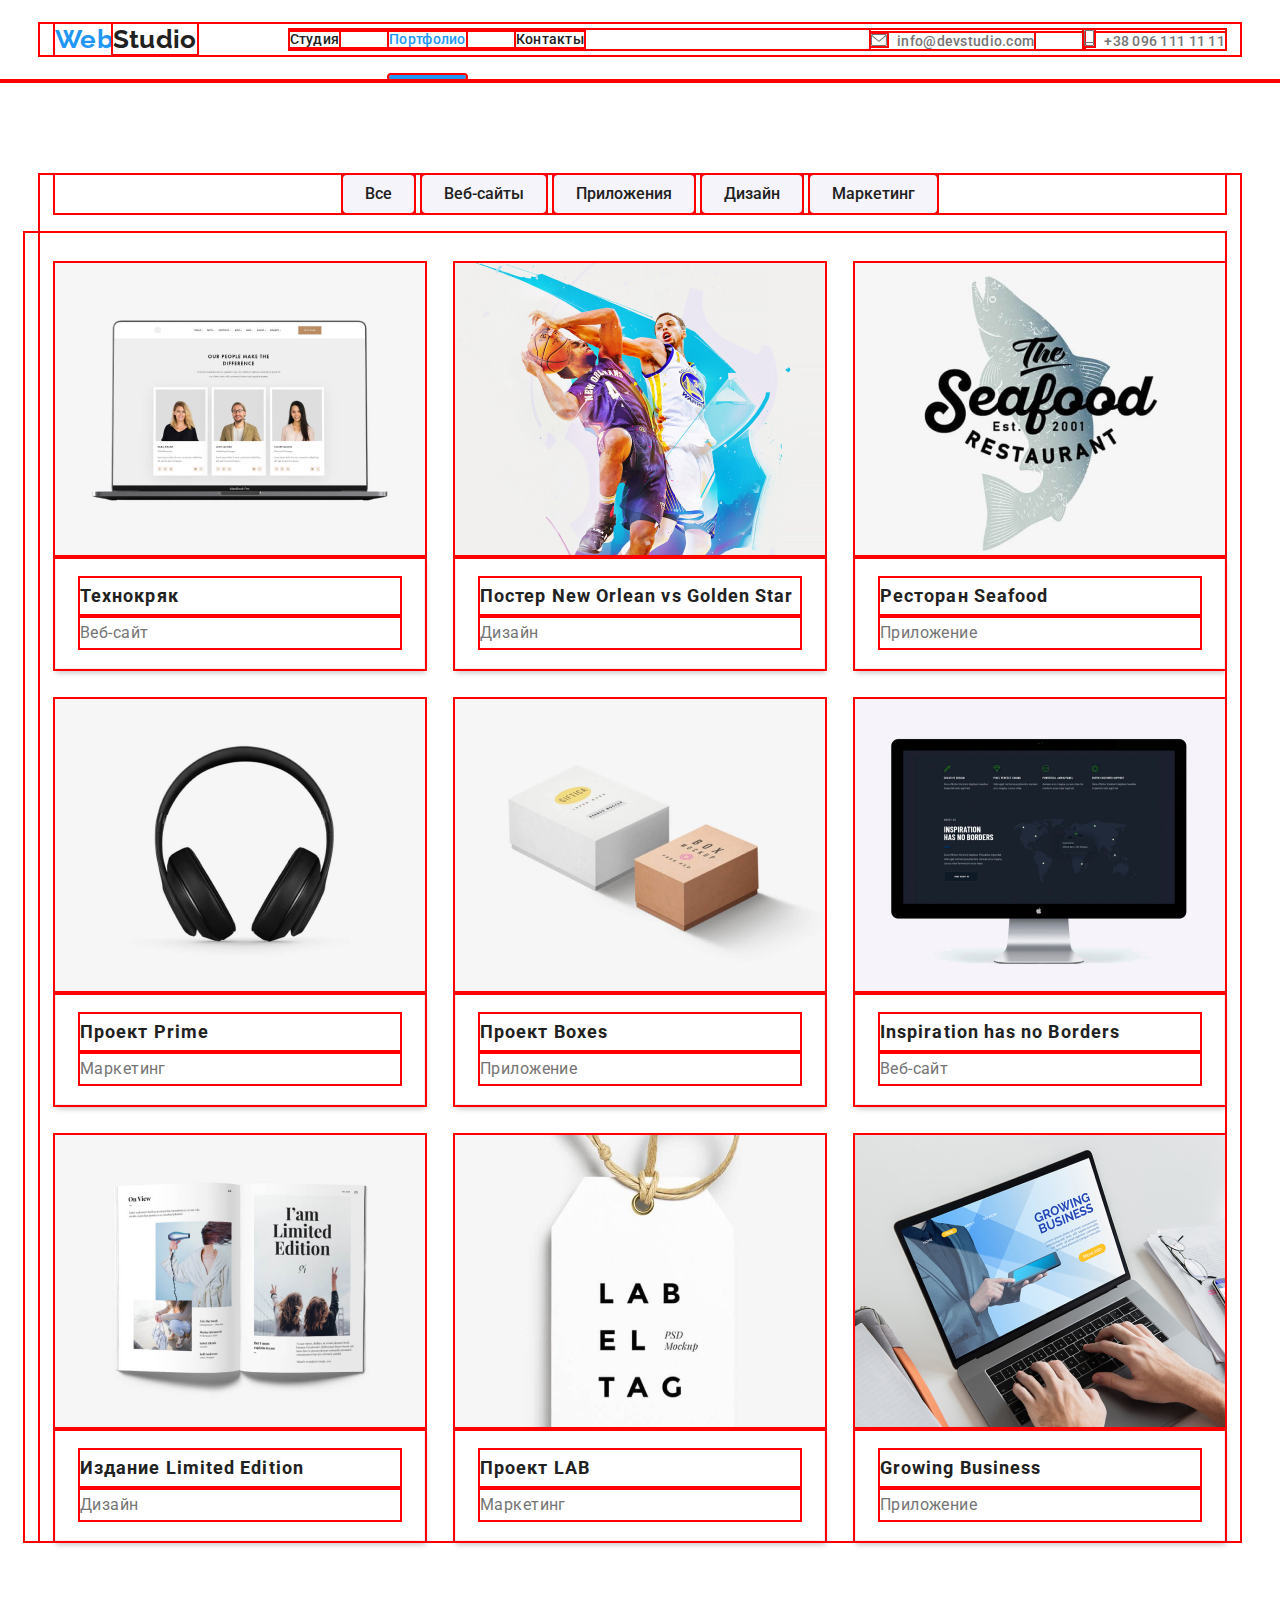
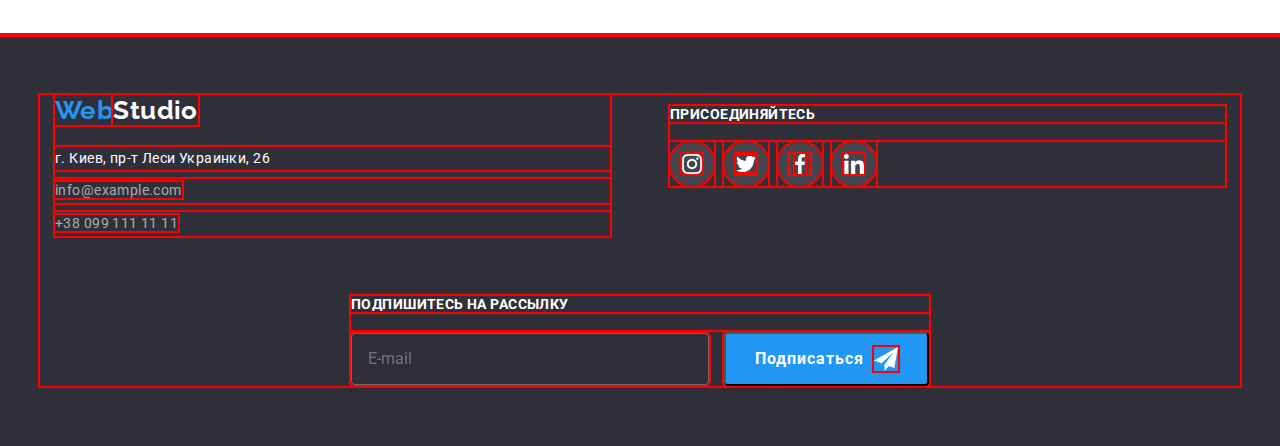
==== portfolio.index.html @ 8f915185 "добавляет код" ====
<!DOCTYPE html>
<html lang="en">

<head>
    <meta charset="UTF-8" />
    <meta name="viewport" content="width=device-width, initial-scale=1.0" />
    <title>Document</title>
    <link href="https://fonts.googleapis.com/css2?family=Roboto:wght@400;500;700;900&display=swap" rel="stylesheet">
    <link rel="stylesheet" href="https://cdnjs.cloudflare.com/ajax/libs/modern-normalize/1.0.0/modern-normalize.min.css">
    <link rel="stylesheet" href="./css/portfolio.min.css">
</head>
<body>
    <!-- Шапка -->
    <header class="header border-header">
        <div class="container header-container">
            <a class="logo" href="./index.html">Web<span class="logo-web">Studio</span></a>
            <div class="site-nav-contacts">
                <nav class="site-nav">
                    <ul class="site-nav list">
                        <li class="site-nav-item active"><a href="./index.html" class="link">Студия</a></li>
                        <li class="site-nav-item"><a href="./portfolio.index.html" class="link current">Портфолио</a></li>
                        <li class="site-nav-item"><a href="" class="link">Контакты</a></li>
                    </ul>
                </nav>
                <ul class="list contacts-list">
                    <li class="contacts-item"><a href="mailto:info@devstudio.com" class="link mail-link contacts-link"><svg
                                class="contacts-item-svg" width="16" ; height="12">
                                <use href="./images/icon.soc/symbol-defs.svg#envelope"></use>
                            </svg>info@devstudio.com</a></li>
                    <li class="contacts-item"><a href="tel:+380961111111" class="link contacts-link"><svg
                                class="contacts-item-svg" width="10" ; height="16">
                                <use href="./images/icon.soc/symbol-defs.svg#smartphone"></use>
                            </svg>+38 096 111 11 11</a></li>
                </ul>
            </div>
            <button class="mobile-menu-btn is-open" aria-expanded="false" aria-controls="menu-mobile" data-menu-button>
                <svg class="modal-icon-svg" aria-label="Переключатель мобильного меню" width="40" height="40">
                    <use class="icon-open" href="./images/icon-modal/menu-mobile.svg#menu_40px-1-1"></use>
                    <use class="icon-close" href="./images/icon-modal/menu-mobile.svg#close_40px-1"></use>
                </svg>
        </div>
        <!-- Меню для мобильного-->
        <div class="menu-mobile" id="menu-mobile" data-menu>
            <ul class="list menu-mobile-nav">
                <li class="nav-item-mobile active"><a href="./index.html" class="link">Студия</a></li>
                <li class="nav-item-mobile"><a class="link menu-link-mobile current" href="./portfolio.html">Портфолио</a></li>
                <li class="nav-item-mobile"><a class="link menu-link-mobile" href="">Контакты</a></li>
            </ul>
            <div class="nav-mobile">
                <ul class="list menu-mobile-contacts">
                    <li class="contacts-item mobile-item"><a href="mailto:info@devstudio.com"
                            class="link mail-link contacts-link"><svg class="contacts-item-svg" width="16" ; height="12">
                                <use href="./images/icon.soc/symbol-defs.svg#envelope"></use>
                            </svg>info@devstudio.com</a></li>
                    <li class="contacts-item mobile-item"><a href="tel:+380961111111" class="link contacts-link"><svg
                                class="contacts-item-svg" width="10" ; height="15">
                                <use href="./images/icon.soc/symbol-defs.svg#smartphone"></use>
                            </svg>+38 096 111 11 11</a></li>
                </ul>
            </div>
        </div>
    </header>
    <main> 
    <section class="section">
        <div class="container">
    <!-- <h1>Портфолио</h1> -->
            <ul class="list filter-list">
                <li class="filter-item"><button class="btn-portfolio" type="button">Все</button></li>
                <li class="filter-item"><button class="btn-portfolio" type="button">Веб-сайты</button></li>
                <li class="filter-item"><button class="btn-portfolio" type="button">Приложения</button></li>
                <li class="filter-item"><button class="btn-portfolio" type="button">Дизайн</button></li>
                <li class="filter-item"><button class="btn-portfolio" type="button">Маркетинг</button></li>
            </ul>
            <ul class="list portfolio-list">
                <li class="portfolio-item">
                    <a href="" class="link portfolio-link">
                    <div class="portfolio-thumb">
                        <div class="box-overlay">
                            <p class="text-overlay">Технокряк это современная площадка распространения коронавируса. Компании используют эту
                            платформу для цифрового шпионажа и атак на защищённые сервера конкурентов.</p>
                        </div>
                            <picture>
                                <source srcset="./images/desktop/portfolio/team.jpg 1x, ./images/desktop/portfolio/team@2x.jpg 2x" media="(min-width:1200px)">
                                <source srcset="./images/tablet/portfolio/team.jpg 1x, ./images/tablet/portfolio/team@2x.jpg 2x" media="(min-width:768px)">
                                <source srcset="./images/mobile/portfolio/team.jpg 1x, ./images/mobile/portfolio/team@2x.jpg 2x" media="(max-width:767px)">
                                <img src="./images/desktop/portfolio/team.jpg" alt="люди" >
                            </picture>
                    </div>
                        <div  class="portfolio-item-text">
                            <h2 class="title portfolio-title">Технокряк</h2>
                            <p class="text portfolio-text">Веб-сайт</p>
                        </div>
                    </a> 
                </li>
                <li class="portfolio-item">
                    <a href="" class="link portfolio-link">
                    <div class="portfolio-thumb">
                        <div class="box-overlay">
                            <p class="text-overlay">Технокряк это современная площадка распространения коронавируса. Компании используют эту
                            платформу для цифрового шпионажа и атак на защищённые сервера конкурентов.</p>
                        </div>
                        <picture>
                            <source srcset="./images/desktop/portfolio/basket.jpg 1x, ./images/desktop/portfolio/basket@2x.jpg 2x" media="(min-width:1200px)">
                            <source srcset="./images/tablet/portfolio/basket.jpg 1x, ./images/tablet/portfolio/basket@2x.jpg 2x" media="(min-width:768px)">
                            <source srcset="./images/mobile/portfolio/basket.jpg 1x, ./images/mobile/portfolio/basket@2x.jpg 2x" media="(max-width:767px)">
                            <img src="./images/desktop/portfolio/basket.jpg" alt="постер">
                        </picture>
                        </div>
                        <div class="portfolio-item-text">
                            <h2 class="title portfolio-title">Постер New Orlean vs Golden Star</h2>
                            <p class="text portfolio-text">Дизайн</p>
                    </div>
                    </a>
                </li>
                <li class="portfolio-item">
                    <a href="" class="link portfolio-link">
                    <div class="portfolio-thumb">   
                        <div class="box-overlay">
                            <p class="text-overlay">Технокряк это современная площадка распространения коронавируса. Компании используют эту
                            платформу для цифрового шпионажа и атак на защищённые сервера конкурентов.</p>
                        </div>
                        <picture>
                            <source srcset="./images/desktop/portfolio/rest.jpg 1x, ./images/desktop/portfolio/rest@2x.jpg 2x" media="(min-width:1200px)">
                            <source srcset="./images/tablet/portfolio/rest.jpg 1x, ./images/tablet/portfolio/rest@2x.jpg 2x" media="(min-width:768px)" />
                            <source srcset="./images/mobile/portfolio/rest.jpg 1x, ./images/mobile/portfolio/rest@2x.jpg 2x" media="(max-width:767px)" />
                            <img src="./images/desktop/portfolio/rest.jpg" alt="ресторан">
                        </picture>
                        </div>
                        <div class="portfolio-item-text">
                            <h2 class="title portfolio-title">Ресторан Seafood</h2>
                            <p class="text portfolio-text">Приложение</p>
                    </div>
                    </a>
                </li>
                <li class="portfolio-item">
                    <a href="" class="link portfolio-link">
                    <div class="portfolio-thumb">
                        <div class="box-overlay">  
                            <p class="text-overlay">Технокряк это современная площадка распространения коронавируса. Компании используют эту
                            платформу для цифрового шпионажа и атак на защищённые сервера конкурентов.</p>
                        </div>
                        <picture>
                            <source srcset="./images/desktop/portfolio/prime.jpg 1x, ./images/desktop/portfolio/prime@2x.jpg 2x" media="(min-width:1200px)">
                            <source srcset="./images/tablet/portfolio/prime.jpg 1x, ./images/tablet/portfolio/prime@2x.jpg 2x" media="(min-width:768px)">
                            <source srcset="./images/mobile/portfolio/prime.jpg 1x, ./images/mobile/portfolio/prime@2x.jpg 2x" media="(max-width:767px)">
                            <img src="./images/desktop/portfolio/prime.jpg" alt="наушники">
                        </picture>
                        </div>
                        <div class="portfolio-item-text">
                            <h2 class="title portfolio-title">Проект Prime</h2>
                            <p class="text portfolio-text">Маркетинг</p>
                    </div>
                    </a>
                </li>
                <li class="portfolio-item">
                    <a href="" class="link portfolio-link">
                    <div class="portfolio-thumb">
                        <div class="box-overlay">
                            <p class="text-overlay">Технокряк это современная площадка распространения коронавируса. Компании используют эту
                        платформу для цифрового шпионажа и атак на защищённые сервера конкурентов.</p>
                        </div>
                        <picture>
                            <source srcset="./images/desktop//portfolio/box.jpg 1x, ./images/desktop//portfolio/box@2x.jpg 2x" media="(min-width:1200px)">
                            <source srcset="./images/tablet/portfolio/box.jpg 1x, ./images/tablet/portfolio/box@2x.jpg 2x" media="(min-width:768px)">
                            <source srcset="./images/mobile/portfolio/box.jpg 1x, ./images/mobile/portfolio/box@2x.jpg 2x" media="(max-width:767px)">
                            <img src="./images/desktop/portfolio/box.jpg" alt="коробки">
                        </picture>
                        </div>
                        <div class="portfolio-item-text">
                            <h2 class="title portfolio-title">Проект Boxes</h2>
                            <p class="text portfolio-text">Приложение</p>
                    </div>
                    </a>
                </li>
                <li class="portfolio-item">
                    <a href="" class="link portfolio-link">
                    <div class="portfolio-thumb">
                        <div class="box-overlay">
                            <p class="text-overlay">Технокряк это современная площадка распространения коронавируса. Компании используют эту
                            платформу для цифрового шпионажа и атак на защищённые сервера конкурентов.</p>
                        </div>
                        <picture>
                            <source srcset="./images/desktop/portfolio/monitor@2x.jpg 1x, ./images/desktop/portfolio/monitor@2x.jpg 2x" media="(min-width:1200px)">
                            <source srcset="./images/tablet/portfolio/monitor@2x.jpg 1x, ./images/tablet/portfolio/monitor@2x.jpg 2x" media="(min-width:768px)">
                            <source srcset="./images/mobile/portfolio/monitor@2x.jpg 1x, ./images/mobile/portfolio/monitor@2x.jpg 2x" media="(max-width:767px)">
                            <img src="./images/desktop/portfolio/monitor.jpg" alt="монитор">
                        </picture>
                        </div>
                        <div class="portfolio-item-text">
                            <h2 class="title portfolio-title">Inspiration has no Borders</h2>
                            <p class="text portfolio-text">Веб-сайт</p>
                    </div>
                    </a>
                </li>
                <li class="portfolio-item">
                    <a href="" class="link portfolio-link">
                    <div class="portfolio-thumb">
                        <div class="box-overlay">
                            <p class="text-overlay">Технокряк это современная площадка распространения коронавируса. Компании используют эту
                            платформу для цифрового шпионажа и атак на защищённые сервера конкурентов.</p>
                        </div>
                        <picture>
                            <source srcset="./images/desktop/portfolio/mag@2x.jpg 1x, ./images/desktop/portfolio/mag@2x.jpg 2x" media="(min-width:1200px)">
                            <source srcset="./images/tablet/portfolio/mag@2x.jpg 1x, ./images/tablet/portfolio/mag@2x.jpg 2x" media="(min-width:768px)">
                            <source srcset="./images/mobile/portfolio/mag@2x.jpg 1x, ./images/mobile/portfolio/mag@2x.jpg 2x" media="(max-width:767px)">
                            <img src="./images/desktop/portfolio/mag@2x.jpg" alt="журнал">
                        </picture>
                        </div>
                        <div class="portfolio-item-text">
                            <h2 class="title portfolio-title">Издание Limited Edition</h2>
                            <p class="text portfolio-text">Дизайн</p>
                    </div>
                    </a>
                </li>
                <li class="portfolio-item">
                    <a href="" class="link portfolio-link">
                    <div class="portfolio-thumb">
                        <div class="box-overlay">
                            <p class="text-overlay">Технокряк это современная площадка распространения коронавируса. Компании используют эту
                            платформу для цифрового шпионажа и атак на защищённые сервера конкурентов.</p>
                        </div>
                        <picture>
                            <source srcset="./images/desktop/portfolio/lab.jpg 1x, ./images/desktop/portfolio/lab@2x.jpg 2x" media="(min-width:1200px)">
                            <source srcset="./images/tablet/portfolio/lab.jpg 1x, ./images/tablet/portfolio/lab@2x.jpg 2x" media="(min-width:768px)" />
                            <source srcset="./images/mobile/portfolio/lab.jpg 1x, ./images/mobile/portfolio/lab@2x.jpg 2x" media="(max-width:767px)" />
                            <img src="./images/desktop/portfolio/lab.jpg" alt="этикетка">
                        </picture>
                        </div>
                        <div class="portfolio-item-text">
                            <h2 class="title portfolio-title">Проект LAB</h2>
                            <p class="text portfolio-text">Маркетинг</p>
                        </div>
                    </a>
                </li>
                <li class="portfolio-item">
                    <a href="" class="link portfolio-link">
                    <div class="portfolio-thumb">
                        <div class="box-overlay">
                            <p class="text-overlay">Технокряк это современная площадка распространения коронавируса. Компании используют эту
                            платформу для цифрового шпионажа и атак на защищённые сервера конкурентов.</p>
                        </div>
                        <picture>
                            <source srcset="./images/desktop/portfolio/business.jpg 1x, ./images/desktop/portfolio/business@2x.jpg 2x" media="(min-width:1200px)">
                            <source srcset="./images/tablet/portfolio/business.jpg 1x, ./images/tablet/portfolio/business@2x.jpg 2x" media="(min-width:768px)">
                            <source srcset="./images/mobile/portfolio/business.jpg 1x, ./images/mobile/portfolio/business@2x.jpg 2x" media="(max-width:767px)">
                            <img src="./images/desktop/portfolio/business.jpg" alt="бизнес">
                        </picture>
                        </div>
                        <div class="portfolio-item-text">
                            <h2 class="title portfolio-title">Growing Business</h2>
                            <p class="text portfolio-text">Приложение</p>
                        </div>
                    </a>
                </li>
            </ul>
        </div>
    </section>
    </main>
    <footer class="footer">
        <div class="container footer-container">
            <div class="footer-widget">
                <a class="logo footer-logo" href="./index.html">Web<span class="logo-webfooter">Studio</span></a>
                <ul class="list footer-list">
                    <li class="footer-item-text">
                        <p>г. Киев, пр-т Леси Украинки, 26</p>
                    </li>
                    <li class="footer-item-link"><a href="mailto:info@example.com" class="link">info@example.com</a></li>
                    <li class="footer-item-link"><a href="tel:+380991111111" class="link">+38 099 111 11 11</a></li>
                </ul>
            </div>
            <div class="footer-widget">
                <p class="title call-title">присоединяйтесь</p>
                <ul class="list social-icons">
                    <li class="social-icons-item"><a class="social-icons-link footer-icons-link"
                            href="https://instagram.com/" target="_blank" rel="noopener noreferrer" aria-label="instagram">
                            <svg class="social-icons-svg">
                                <use href="./images/soc-footer/symbol-defs.svg#instagram-1"></use>
                            </svg>
                        </a> </li>
                    <li class="social-icons-item"><a class="social-icons-link footer-icons-link" href="https://twitter.com/"
                            target="_blank" rel="noopener noreferrer" aria-label="twitter">
                            <svg class="social-icons-svg">
                                <use href="./images/soc-footer/symbol-defs.svg#twitter-1"></use>
                            </svg>
                        </a> </li>
                    <li class="social-icons-item"><a class="social-icons-link footer-icons-link"
                            href="https://facebook.com/" target="_blank" rel="noopener noreferrer" aria-label="facebook">
                            <svg class="social-icons-svg">
                                <use href="./images/soc-footer/symbol-defs.svg#facebook-1">
                            </svg>
                        </a> </li>
                    <li class="social-icons-item"><a class="social-icons-link footer-icons-link"
                            href="https://linkedin.com/" target="_blank" rel="noopener noreferrer" aria-label="linkedin">
                            <svg class="social-icons-svg">
                                <use href="./images/soc-footer/symbol-defs.svg#linkedin-1">
                            </svg>
                        </a> </li>
                </ul>
            </div>
            <div class="footer-widget">
                <p class="title call-title">Подпишитесь на рассылку</p>
                <form class="footer-form-field">
                    <input type="email" name="e-mail" placeholder="E-mail">
                    <button type="submit" class="btn footer-btn">Подписаться
                        <svg class="footer-icon-svg">
                            <use href="./images/icon-modal/symbol-defs.svg#send">
                        </svg>
                    </button>
                </form>
            </div>
        </div>
    </footer>
    <script src="./js/menu-mobile.js"></script>
</body>
</html>
---- css/portfolio.min.css ----
@font-face{font-family:"Raleway";font-style:normal;font-weight:700;src:url("../fonts/raleway-v18-latin_cyrillic-700.eot");src:local(""),url("../fonts/raleway-v18-latin_cyrillic-700.eot?#iefix") format("embedded-opentype"),url("../fonts/raleway-v18-latin_cyrillic-700.woff2") format("woff2"),url("../fonts/raleway-v18-latin_cyrillic-700.woff") format("woff"),url("../fonts/raleway-v18-latin_cyrillic-700.ttf") format("truetype"),url("../fonts/raleway-v18-latin_cyrillic-700.svg#Raleway") format("svg")}html{box-sizing:border-box}*,::before,::after{box-sizing:inherit;outline:2px solid red}* body{font-family:"Roboto",sans-serif;font-weight:400;font-size:14px;line-height:1.71;letter-spacing:0.03em;color:#757575}img{display:block;max-width:100%;height:auto}p{margin:0}h1,h2,h3{margin-top:0}.container{width:100%;padding-right:15px;padding-left:15px;margin-right:auto;margin-left:auto}@media (min-width: 480px){.container{width:480px}}@media (min-width: 768px){.container{width:768px}}@media (min-width: 1200px){.container{width:1200px}}.link{text-decoration:none;color:#757575;transition-duration:250ms;transition-timing-function:cubic-bezier(0.4, 0, 0.2, 1)}.list{list-style:none;padding:0;margin:0}.title{margin-top:0px;margin-bottom:10px}@media (min-width: 768px){.header .logo{margin-right:88px}}@media (min-width: 1200px){.header .logo{margin-right:93px}}.logo{font-family:"Raleway", sans-serif;font-weight:700;font-size:24px;line-height:1.167;color:#2196f3;text-decoration:none}@media (min-width: 1200px){.logo{font-size:26px;line-height:1.192}}.logo-web{color:#212121}.btn{display:inline-block;padding-top:10px;padding-bottom:10px;border-radius:4px;font-weight:700;font-size:16px;line-height:1.87;letter-spacing:0.06em;align-items:center;text-align:center;color:#fff;background-color:#2196f3;box-shadow:0px 4px 4px rgba(0,0,0,0.15);transition-duration:250ms;transition-timing-function:cubic-bezier(0.4, 0, 0.2, 1)}.social-icons{display:flex;justify-content:center}.social-icons-item:not(:last-child){margin-right:10px}.social-icons-link{display:flex;align-items:center;justify-content:center;width:44px;height:44px;background-color:#fff;border-radius:50%;transition-duration:250ms;transition-timing-function:cubic-bezier(0.4, 0, 0.2, 1)}.social-icons-link:hover,.social-icons-link:focus{background-color:#2196f3}.social-icons-link:hover .social-icons-svg,.social-icons-link:focus .social-icons-svg{fill:#fff}.social-icons-svg{width:20px;height:20px;fill:#afb1b8;transition-duration:250ms;transition-timing-function:cubic-bezier(0.4, 0, 0.2, 1)}@media (max-width: 767px){.menu-mobile.is-open{display:block;opacity:1;visibility:visible}}.menu-mobile{position:absolute;left:0;right:0;width:100%;padding-top:60px;padding-bottom:60px;z-index:55;text-align:center;background-color:#fff;opacity:0;visibility:hidden;border:1px solid #ececec}.menu-mobile-nav{margin-bottom:60px}.menu-mobile-nav .link{display:inline-block;color:#212121}.link.current{color:#2196f3}.nav-item-mobile{text-align:center;font-size:18px;line-height:1.167}.nav-item-mobile:not(:last-child){margin-bottom:40px}.mobile-item{text-align:center}.mobile-item:not(:last-child){margin-bottom:16px}.nav-item-mobile .current::after{content:"";display:block;width:100%;height:4px;border-radius:2px;margin-top:8px;position:absolute;background-color:#2196f3}.mobile-menu-btn .icon-open{display:none}.mobile-menu-btn.is-open .icon-open{display:block}.mobile-menu-btn.is-open .icon-close{display:none}.mobile-menu-btn:hover .modal-icon-svg,.mobile-menu-btn:focus .modal-icon-svg{fill:#2196f3}.mobile-menu-btn:hover,.mobile-menu-btn:focus{cursor:pointer}.site-nav-contacts{display:flex;width:100%;justify-content:space-between}@media (max-width: 767px){.site-nav-contacts{display:none}}.site-nav{display:flex;align-items:center}.site-nav-item:not(:last-child){margin-right:50px}.site-nav .link{color:#212121}.link.current{color:#2196f3;position:relative}@media (max-width: 767px){.link.current{position:relative}}.active{padding-bottom:0}.current::after{content:"";display:block;width:100%;height:4px;border-radius:2px;margin-top:28px;position:absolute;background-color:#2196f3}.mobile-menu-btn{display:inline-flex;margin:0;padding:0;border:0;background-color:transparent}@media (min-width: 768px){.mobile-menu-btn{display:none}}.contacts-list{align-items:center}@media (min-width: 1200px){.contacts-list{display:flex;align-items:baseline}}.mail-link{margin-bottom:16px}@media (min-width: 768px){.mail-link{margin-right:0;margin-bottom:10px}}@media (min-width: 1200px){.mail-link{margin-right:50px}}.contacts-item{font-size:18px;line-height:1.167}@media (min-width: 768px){.contacts-item{font-size:12px}}@media (min-width: 1200px){.contacts-item{font-size:14px;line-height:1.143}}.contacts-item:hover .contacts-item-svg,.contacts-item:focus .contacts-item-svg{fill:#2196f3}.contacts-item-svg{fill:#757575;margin-right:10px;transition-duration:250ms;transition-timing-function:cubic-bezier(0.4, 0, 0.2, 1)}.header{padding-top:10px;padding-bottom:10px;font-weight:500;line-height:1.14;letter-spacing:0.02em}@media (min-width: 768px){.header{padding-top:21px;padding-bottom:21px}}@media (min-width: 1200px){.header{padding-top:24px;padding-bottom:25px}}.header .link:hover,.header .link:focus{color:#2196f3}.header-container{display:flex;align-items:center;justify-content:space-between;flex-grow:1}.section{padding-top:60px;padding-bottom:60px}@media (min-width: 1200px){.section{padding-top:94px;padding-bottom:94px}}.section-title{font-weight:700;font-size:28px;line-height:1.179;text-align:center;color:#212121;margin-bottom:30px}@media (min-width: 1200px){.section-title{margin-bottom:50px;font-size:36px;line-height:1.167}}.border-header{border-bottom:1px solid #ececec}.filter-list{display:flex;flex-wrap:wrap;margin-bottom:25px}@media (min-width: 768px){.filter-list{margin-bottom:30px;justify-content:center}}@media (min-width: 1200px){.filter-list{margin-bottom:50px;justify-content:center}}.btn-portfolio{padding:6px 22px;border:0;border-color:#2196f3;border-radius:4px;transition-duration:250ms;transition-timing-function:cubic-bezier(0.4, 0, 0.2, 1);font-weight:500;font-size:16px;line-height:1.62;text-align:center;color:#212121;background-color:#f5f4fa}.btn-portfolio:hover,.btn-portfolio:focus{color:#fff;background-color:#2196f3;box-shadow:0px 3px 1px rgba(0,0,0,0.1),0px 1px 2px rgba(0,0,0,0.08),0px 2px 2px rgba(0,0,0,0.12)}@media (max-width: 767px){.filter-item{margin-bottom:15px}}.filter-item:not(:last-child){margin-right:8px}@media (min-width: 768px){.portfolio-list{display:flex;flex-wrap:wrap;margin-top:-30px;margin-left:-30px}}.portfolio-item{max-width:450px}@media (max-width: 767px){.portfolio-item:not(:last-child){margin-bottom:30px}}@media (min-width: 768px){.portfolio-item{margin-top:30px;margin-bottom:0;margin-left:30px;flex-basis:calc(100% / 2 - 30px)}}@media (min-width: 1200px){.portfolio-item{flex-basis:calc(100% / 3 - 30px)}}.portfolio-thumb{position:relative;overflow:hidden;width:100%}.box-overlay{position:absolute;bottom:0;width:100%;height:100%;padding-top:63px;padding-bottom:63px;padding-left:24px;padding-right:24px;transform:translateY(100%);transition:transform 250ms cubic-bezier(0.4, 0, 0.2, 1);background-color:rgba(33,150,243,0.9);font-size:18px;line-height:1.56;letter-spacing:0.03em;color:#fff;border:none}.portfolio-link:hover .box-overlay,.portfolio-link:focus .box-overlay{transform:translateY(0)}.portfolio-link{display:block}.portfolio-link:hover,.portfolio-link:focus{box-shadow:0px 1px 1px rgba(0,0,0,0.12),0px 4px 4px rgba(0,0,0,0.06),1px 4px 6px rgba(0,0,0,0.16)}.portfolio-title{margin-bottom:4px;font-weight:700;font-size:18px;line-height:2;letter-spacing:0.06em;color:#212121}.portfolio-text{font-size:16px;line-height:1.87}.portfolio-item-text{padding:20px 24px;background:#fff;border:1px solid #eeeeee;box-sizing:border-box;box-shadow:0px 1px 1px rgba(0,0,0,0.12),0px 4px 4px rgba(0,0,0,0.06),1px 4px 6px rgba(0,0,0,0.16)}.footer{padding-top:60px;padding-bottom:60px;font-style:normal;font-size:14px;line-height:1.71;background-color:#2f303a;text-align:center}.footer-widget:not(:last-child){margin-bottom:60px}@media (min-width: 768px){.footer-container{display:flex;flex-wrap:wrap;align-items:baseline;justify-content:space-between}.footer-widget:not(:last-child){width:calc(100% / 2 - 30px)}.footer-widget:last-child{margin-right:auto;margin-left:auto}.footer-form-field{text-align:center}}@media (min-width: 1200px){.footer-widget{text-align:start}.footer-widget:not(:last-child){width:calc((50%-45px) / 2)}.footer-widget:last-child{width:calc((100%-15px) / 2)}.footer-widget>.social-icons{justify-content:flex-start}.footer .call-title{text-align:start}}.logo-webfooter{color:#fff}.footer-item-text{color:#fff;margin-top:20px;margin-bottom:8px}@media (min-width: 1200px){.footer-item-text{margin-bottom:9px}}.footer-item-link:not(:last-child){margin-bottom:9px}.footer-list .link{color:rgba(255,255,255,0.6)}.call-title{margin-bottom:20px;font-weight:700;font-size:14px;line-height:1.143;text-transform:uppercase;color:#fff;text-align:center}.footer-icons-link{background-color:rgba(255,255,255,0.1)}.footer-form-field input{width:100%;margin-bottom:20px;padding:15px 16px;border:1px solid rgba(255,255,255,0.3);box-sizing:border-box;filter:drop-shadow(0px 4px 4px rgba(0,0,0,0.15));border-radius:4px;font-size:16px;line-height:1.25;color:rgba(255,255,255,0.6);background-color:transparent}@media (min-width: 1200px){.footer-form-field input{width:358px;margin-bottom:0}}.footer-btn{display:inline-flex;padding-right:29px;padding-left:29px;margin-left:0}@media (min-width: 1200px){.footer-btn{margin-left:12px}}.footer-btn:hover,.footer-btn:focus{background-color:#fff;color:#2196f3;box-shadow:0px 4px 4px rgba(0,0,0,0.15)}.footer-icon-svg{width:24px;height:24px;fill:#fff;margin-left:10px;align-items:center;text-align:center;transition-duration:250ms;transition-timing-function:cubic-bezier(0.4, 0, 0.2, 1)}.footer-btn:hover .footer-icon-svg,.footer-btn:focus .footer-icon-svg{fill:#2196f3}
/*# sourceMappingURL=portfolio.min.css.map */
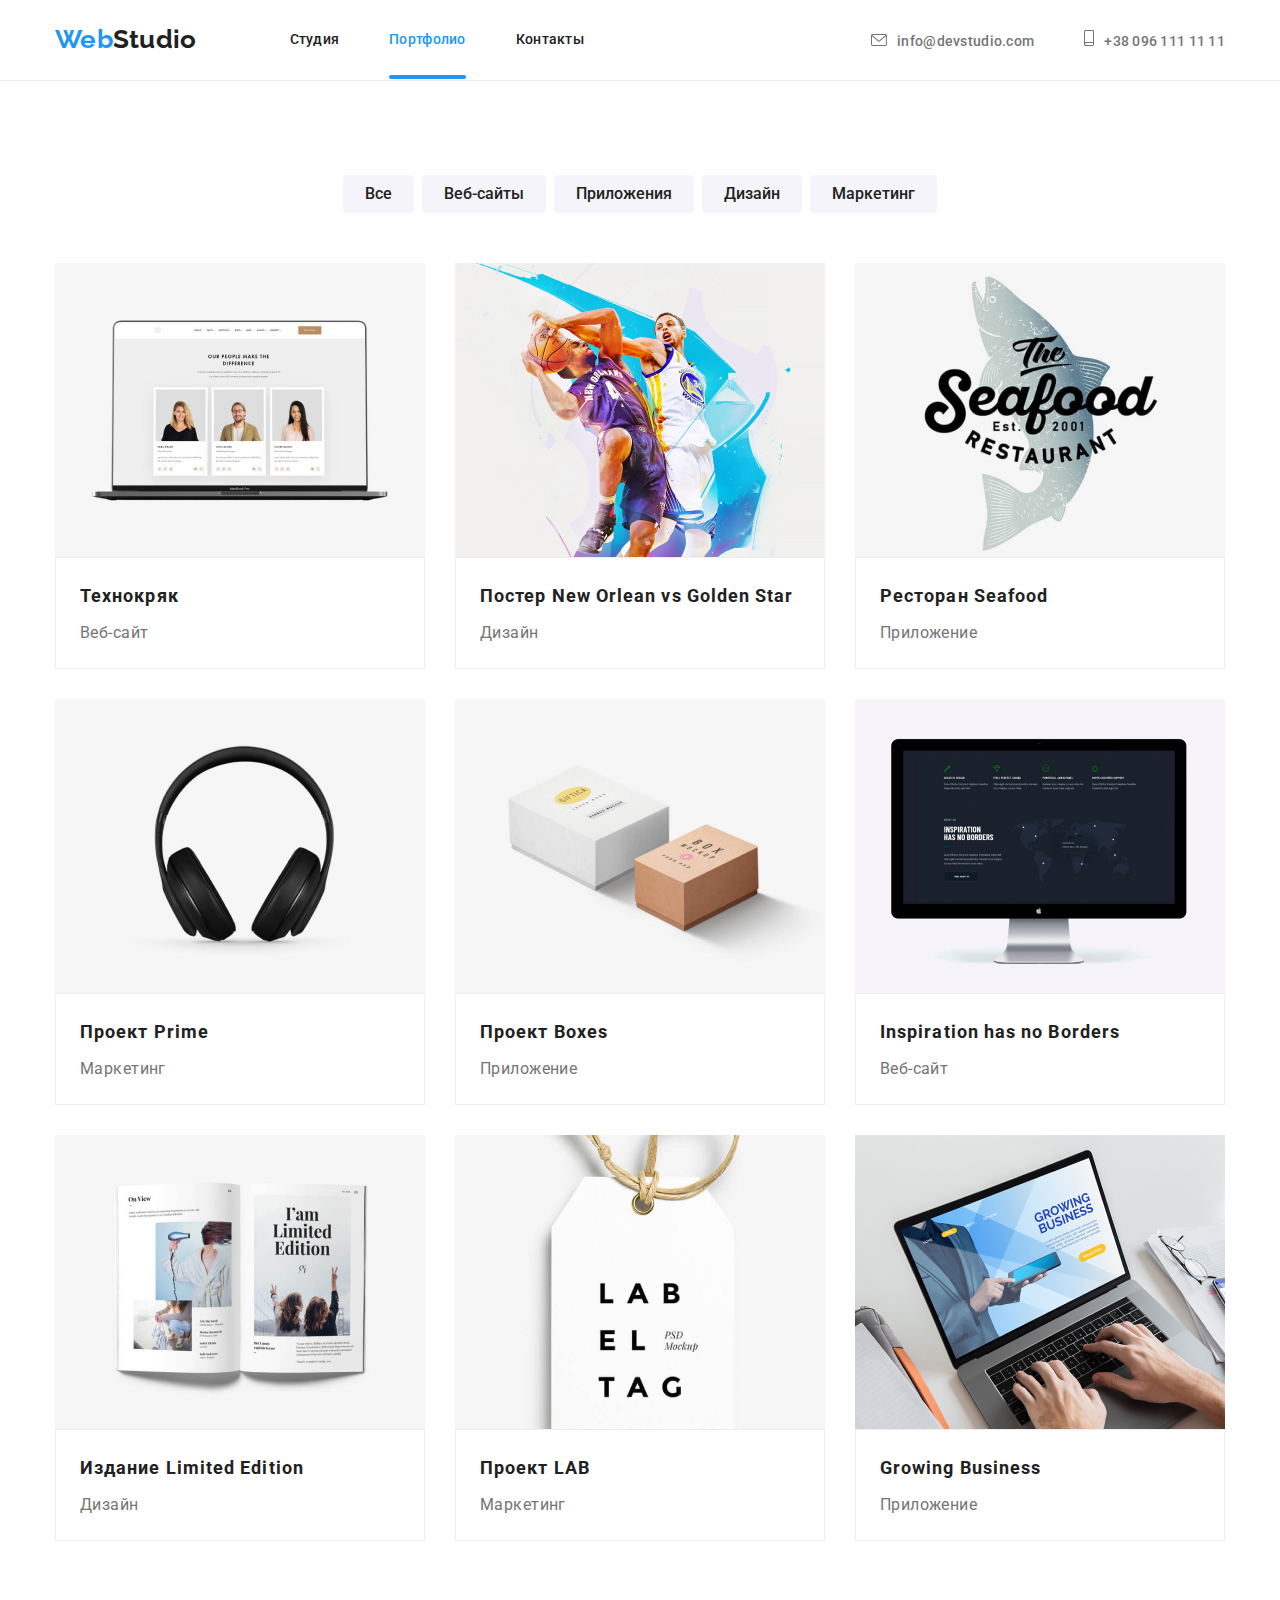
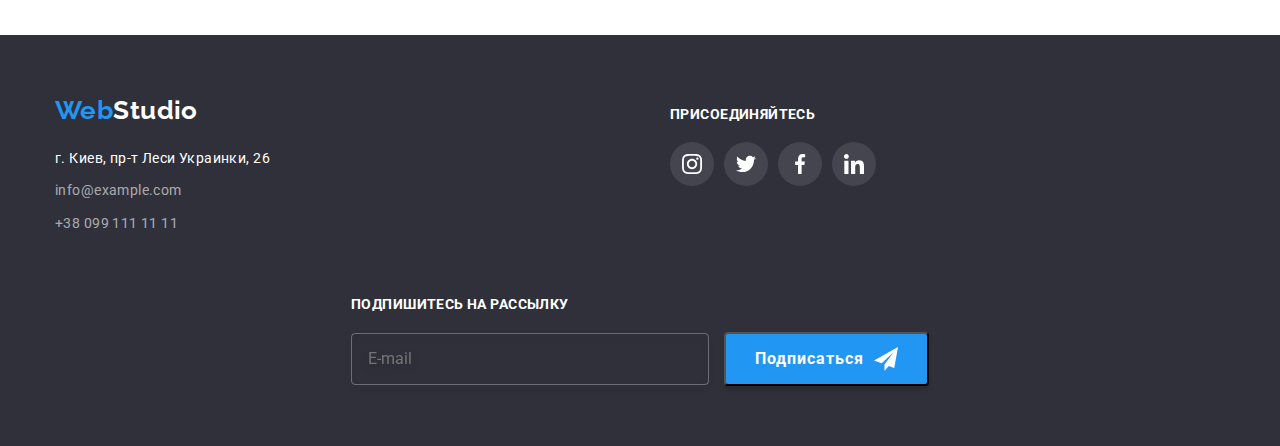
==== commit 1b6c0a56: "добавляет разметку" ====
--- a/portfolio.index.html
+++ b/portfolio.index.html
@@ -43,7 +43,7 @@
         <div class="menu-mobile" id="menu-mobile" data-menu>
             <ul class="list menu-mobile-nav">
                 <li class="nav-item-mobile active"><a href="./index.html" class="link">Студия</a></li>
-                <li class="nav-item-mobile"><a class="link menu-link-mobile current" href="./portfolio.html">Портфолио</a></li>
+                <li class="nav-item-mobile"><a class="link menu-link-mobile current" href="./portfolio.index.html">Портфолио</a></li>
                 <li class="nav-item-mobile"><a class="link menu-link-mobile" href="">Контакты</a></li>
             </ul>
             <div class="nav-mobile">
--- a/css/portfolio.min.css
+++ b/css/portfolio.min.css
@@ -1,2 +1,2 @@
-@font-face{font-family:"Raleway";font-style:normal;font-weight:700;src:url("../fonts/raleway-v18-latin_cyrillic-700.eot");src:local(""),url("../fonts/raleway-v18-latin_cyrillic-700.eot?#iefix") format("embedded-opentype"),url("../fonts/raleway-v18-latin_cyrillic-700.woff2") format("woff2"),url("../fonts/raleway-v18-latin_cyrillic-700.woff") format("woff"),url("../fonts/raleway-v18-latin_cyrillic-700.ttf") format("truetype"),url("../fonts/raleway-v18-latin_cyrillic-700.svg#Raleway") format("svg")}html{box-sizing:border-box}*,::before,::after{box-sizing:inherit;outline:2px solid red}* body{font-family:"Roboto",sans-serif;font-weight:400;font-size:14px;line-height:1.71;letter-spacing:0.03em;color:#757575}img{display:block;max-width:100%;height:auto}p{margin:0}h1,h2,h3{margin-top:0}.container{width:100%;padding-right:15px;padding-left:15px;margin-right:auto;margin-left:auto}@media (min-width: 480px){.container{width:480px}}@media (min-width: 768px){.container{width:768px}}@media (min-width: 1200px){.container{width:1200px}}.link{text-decoration:none;color:#757575;transition-duration:250ms;transition-timing-function:cubic-bezier(0.4, 0, 0.2, 1)}.list{list-style:none;padding:0;margin:0}.title{margin-top:0px;margin-bottom:10px}@media (min-width: 768px){.header .logo{margin-right:88px}}@media (min-width: 1200px){.header .logo{margin-right:93px}}.logo{font-family:"Raleway", sans-serif;font-weight:700;font-size:24px;line-height:1.167;color:#2196f3;text-decoration:none}@media (min-width: 1200px){.logo{font-size:26px;line-height:1.192}}.logo-web{color:#212121}.btn{display:inline-block;padding-top:10px;padding-bottom:10px;border-radius:4px;font-weight:700;font-size:16px;line-height:1.87;letter-spacing:0.06em;align-items:center;text-align:center;color:#fff;background-color:#2196f3;box-shadow:0px 4px 4px rgba(0,0,0,0.15);transition-duration:250ms;transition-timing-function:cubic-bezier(0.4, 0, 0.2, 1)}.social-icons{display:flex;justify-content:center}.social-icons-item:not(:last-child){margin-right:10px}.social-icons-link{display:flex;align-items:center;justify-content:center;width:44px;height:44px;background-color:#fff;border-radius:50%;transition-duration:250ms;transition-timing-function:cubic-bezier(0.4, 0, 0.2, 1)}.social-icons-link:hover,.social-icons-link:focus{background-color:#2196f3}.social-icons-link:hover .social-icons-svg,.social-icons-link:focus .social-icons-svg{fill:#fff}.social-icons-svg{width:20px;height:20px;fill:#afb1b8;transition-duration:250ms;transition-timing-function:cubic-bezier(0.4, 0, 0.2, 1)}@media (max-width: 767px){.menu-mobile.is-open{display:block;opacity:1;visibility:visible}}.menu-mobile{position:absolute;left:0;right:0;width:100%;padding-top:60px;padding-bottom:60px;z-index:55;text-align:center;background-color:#fff;opacity:0;visibility:hidden;border:1px solid #ececec}.menu-mobile-nav{margin-bottom:60px}.menu-mobile-nav .link{display:inline-block;color:#212121}.link.current{color:#2196f3}.nav-item-mobile{text-align:center;font-size:18px;line-height:1.167}.nav-item-mobile:not(:last-child){margin-bottom:40px}.mobile-item{text-align:center}.mobile-item:not(:last-child){margin-bottom:16px}.nav-item-mobile .current::after{content:"";display:block;width:100%;height:4px;border-radius:2px;margin-top:8px;position:absolute;background-color:#2196f3}.mobile-menu-btn .icon-open{display:none}.mobile-menu-btn.is-open .icon-open{display:block}.mobile-menu-btn.is-open .icon-close{display:none}.mobile-menu-btn:hover .modal-icon-svg,.mobile-menu-btn:focus .modal-icon-svg{fill:#2196f3}.mobile-menu-btn:hover,.mobile-menu-btn:focus{cursor:pointer}.site-nav-contacts{display:flex;width:100%;justify-content:space-between}@media (max-width: 767px){.site-nav-contacts{display:none}}.site-nav{display:flex;align-items:center}.site-nav-item:not(:last-child){margin-right:50px}.site-nav .link{color:#212121}.link.current{color:#2196f3;position:relative}@media (max-width: 767px){.link.current{position:relative}}.active{padding-bottom:0}.current::after{content:"";display:block;width:100%;height:4px;border-radius:2px;margin-top:28px;position:absolute;background-color:#2196f3}.mobile-menu-btn{display:inline-flex;margin:0;padding:0;border:0;background-color:transparent}@media (min-width: 768px){.mobile-menu-btn{display:none}}.contacts-list{align-items:center}@media (min-width: 1200px){.contacts-list{display:flex;align-items:baseline}}.mail-link{margin-bottom:16px}@media (min-width: 768px){.mail-link{margin-right:0;margin-bottom:10px}}@media (min-width: 1200px){.mail-link{margin-right:50px}}.contacts-item{font-size:18px;line-height:1.167}@media (min-width: 768px){.contacts-item{font-size:12px}}@media (min-width: 1200px){.contacts-item{font-size:14px;line-height:1.143}}.contacts-item:hover .contacts-item-svg,.contacts-item:focus .contacts-item-svg{fill:#2196f3}.contacts-item-svg{fill:#757575;margin-right:10px;transition-duration:250ms;transition-timing-function:cubic-bezier(0.4, 0, 0.2, 1)}.header{padding-top:10px;padding-bottom:10px;font-weight:500;line-height:1.14;letter-spacing:0.02em}@media (min-width: 768px){.header{padding-top:21px;padding-bottom:21px}}@media (min-width: 1200px){.header{padding-top:24px;padding-bottom:25px}}.header .link:hover,.header .link:focus{color:#2196f3}.header-container{display:flex;align-items:center;justify-content:space-between;flex-grow:1}.section{padding-top:60px;padding-bottom:60px}@media (min-width: 1200px){.section{padding-top:94px;padding-bottom:94px}}.section-title{font-weight:700;font-size:28px;line-height:1.179;text-align:center;color:#212121;margin-bottom:30px}@media (min-width: 1200px){.section-title{margin-bottom:50px;font-size:36px;line-height:1.167}}.border-header{border-bottom:1px solid #ececec}.filter-list{display:flex;flex-wrap:wrap;margin-bottom:25px}@media (min-width: 768px){.filter-list{margin-bottom:30px;justify-content:center}}@media (min-width: 1200px){.filter-list{margin-bottom:50px;justify-content:center}}.btn-portfolio{padding:6px 22px;border:0;border-color:#2196f3;border-radius:4px;transition-duration:250ms;transition-timing-function:cubic-bezier(0.4, 0, 0.2, 1);font-weight:500;font-size:16px;line-height:1.62;text-align:center;color:#212121;background-color:#f5f4fa}.btn-portfolio:hover,.btn-portfolio:focus{color:#fff;background-color:#2196f3;box-shadow:0px 3px 1px rgba(0,0,0,0.1),0px 1px 2px rgba(0,0,0,0.08),0px 2px 2px rgba(0,0,0,0.12)}@media (max-width: 767px){.filter-item{margin-bottom:15px}}.filter-item:not(:last-child){margin-right:8px}@media (min-width: 768px){.portfolio-list{display:flex;flex-wrap:wrap;margin-top:-30px;margin-left:-30px}}.portfolio-item{max-width:450px}@media (max-width: 767px){.portfolio-item:not(:last-child){margin-bottom:30px}}@media (min-width: 768px){.portfolio-item{margin-top:30px;margin-bottom:0;margin-left:30px;flex-basis:calc(100% / 2 - 30px)}}@media (min-width: 1200px){.portfolio-item{flex-basis:calc(100% / 3 - 30px)}}.portfolio-thumb{position:relative;overflow:hidden;width:100%}.box-overlay{position:absolute;bottom:0;width:100%;height:100%;padding-top:63px;padding-bottom:63px;padding-left:24px;padding-right:24px;transform:translateY(100%);transition:transform 250ms cubic-bezier(0.4, 0, 0.2, 1);background-color:rgba(33,150,243,0.9);font-size:18px;line-height:1.56;letter-spacing:0.03em;color:#fff;border:none}.portfolio-link:hover .box-overlay,.portfolio-link:focus .box-overlay{transform:translateY(0)}.portfolio-link{display:block}.portfolio-link:hover,.portfolio-link:focus{box-shadow:0px 1px 1px rgba(0,0,0,0.12),0px 4px 4px rgba(0,0,0,0.06),1px 4px 6px rgba(0,0,0,0.16)}.portfolio-title{margin-bottom:4px;font-weight:700;font-size:18px;line-height:2;letter-spacing:0.06em;color:#212121}.portfolio-text{font-size:16px;line-height:1.87}.portfolio-item-text{padding:20px 24px;background:#fff;border:1px solid #eeeeee;box-sizing:border-box;box-shadow:0px 1px 1px rgba(0,0,0,0.12),0px 4px 4px rgba(0,0,0,0.06),1px 4px 6px rgba(0,0,0,0.16)}.footer{padding-top:60px;padding-bottom:60px;font-style:normal;font-size:14px;line-height:1.71;background-color:#2f303a;text-align:center}.footer-widget:not(:last-child){margin-bottom:60px}@media (min-width: 768px){.footer-container{display:flex;flex-wrap:wrap;align-items:baseline;justify-content:space-between}.footer-widget:not(:last-child){width:calc(100% / 2 - 30px)}.footer-widget:last-child{margin-right:auto;margin-left:auto}.footer-form-field{text-align:center}}@media (min-width: 1200px){.footer-widget{text-align:start}.footer-widget:not(:last-child){width:calc((50%-45px) / 2)}.footer-widget:last-child{width:calc((100%-15px) / 2)}.footer-widget>.social-icons{justify-content:flex-start}.footer .call-title{text-align:start}}.logo-webfooter{color:#fff}.footer-item-text{color:#fff;margin-top:20px;margin-bottom:8px}@media (min-width: 1200px){.footer-item-text{margin-bottom:9px}}.footer-item-link:not(:last-child){margin-bottom:9px}.footer-list .link{color:rgba(255,255,255,0.6)}.call-title{margin-bottom:20px;font-weight:700;font-size:14px;line-height:1.143;text-transform:uppercase;color:#fff;text-align:center}.footer-icons-link{background-color:rgba(255,255,255,0.1)}.footer-form-field input{width:100%;margin-bottom:20px;padding:15px 16px;border:1px solid rgba(255,255,255,0.3);box-sizing:border-box;filter:drop-shadow(0px 4px 4px rgba(0,0,0,0.15));border-radius:4px;font-size:16px;line-height:1.25;color:rgba(255,255,255,0.6);background-color:transparent}@media (min-width: 1200px){.footer-form-field input{width:358px;margin-bottom:0}}.footer-btn{display:inline-flex;padding-right:29px;padding-left:29px;margin-left:0}@media (min-width: 1200px){.footer-btn{margin-left:12px}}.footer-btn:hover,.footer-btn:focus{background-color:#fff;color:#2196f3;box-shadow:0px 4px 4px rgba(0,0,0,0.15)}.footer-icon-svg{width:24px;height:24px;fill:#fff;margin-left:10px;align-items:center;text-align:center;transition-duration:250ms;transition-timing-function:cubic-bezier(0.4, 0, 0.2, 1)}.footer-btn:hover .footer-icon-svg,.footer-btn:focus .footer-icon-svg{fill:#2196f3}
+@font-face{font-family:"Raleway";font-style:normal;font-weight:700;src:url("../fonts/raleway-v18-latin_cyrillic-700.eot");src:local(""),url("../fonts/raleway-v18-latin_cyrillic-700.eot?#iefix") format("embedded-opentype"),url("../fonts/raleway-v18-latin_cyrillic-700.woff2") format("woff2"),url("../fonts/raleway-v18-latin_cyrillic-700.woff") format("woff"),url("../fonts/raleway-v18-latin_cyrillic-700.ttf") format("truetype"),url("../fonts/raleway-v18-latin_cyrillic-700.svg#Raleway") format("svg")}html{box-sizing:border-box}*,::before,::after{box-sizing:inherit}* body{font-family:"Roboto",sans-serif;font-weight:400;font-size:14px;line-height:1.71;letter-spacing:0.03em;color:#757575}img{display:block;max-width:100%;height:auto}p{margin:0}h1,h2,h3{margin-top:0}.container{width:100%;padding-right:15px;padding-left:15px;margin-right:auto;margin-left:auto}@media (min-width: 480px){.container{width:480px}}@media (min-width: 768px){.container{width:768px}}@media (min-width: 1200px){.container{width:1200px}}.link{text-decoration:none;color:#757575;transition-duration:250ms;transition-timing-function:cubic-bezier(0.4, 0, 0.2, 1)}.list{list-style:none;padding:0;margin:0}.title{margin-top:0px;margin-bottom:10px}@media (min-width: 768px){.header .logo{margin-right:88px}}@media (min-width: 1200px){.header .logo{margin-right:93px}}.logo{font-family:"Raleway", sans-serif;font-weight:700;font-size:24px;line-height:1.167;color:#2196f3;text-decoration:none}@media (min-width: 1200px){.logo{font-size:26px;line-height:1.192}}.logo-web{color:#212121}.btn{display:inline-block;padding-top:10px;padding-bottom:10px;border-radius:4px;font-weight:700;font-size:16px;line-height:1.87;letter-spacing:0.06em;align-items:center;text-align:center;color:#fff;background-color:#2196f3;box-shadow:0px 4px 4px rgba(0,0,0,0.15);transition-duration:250ms;transition-timing-function:cubic-bezier(0.4, 0, 0.2, 1)}.social-icons{display:flex;justify-content:center}.social-icons-item:not(:last-child){margin-right:10px}.social-icons-link{display:flex;align-items:center;justify-content:center;width:44px;height:44px;background-color:#fff;border-radius:50%;transition-duration:250ms;transition-timing-function:cubic-bezier(0.4, 0, 0.2, 1)}.social-icons-link:hover,.social-icons-link:focus{background-color:#2196f3}.social-icons-link:hover .social-icons-svg,.social-icons-link:focus .social-icons-svg{fill:#fff}.social-icons-svg{width:20px;height:20px;fill:#afb1b8;transition-duration:250ms;transition-timing-function:cubic-bezier(0.4, 0, 0.2, 1)}@media (max-width: 767px){.menu-mobile.is-open{display:block;opacity:1;visibility:visible}}.menu-mobile{position:absolute;left:0;right:0;width:100%;padding-top:60px;padding-bottom:60px;z-index:55;text-align:center;background-color:#fff;opacity:0;visibility:hidden;border:1px solid #ececec}.menu-mobile-nav{margin-bottom:60px}.menu-mobile-nav .link{display:inline-block;color:#212121}.link.current{color:#2196f3}.nav-item-mobile{text-align:center;font-size:18px;line-height:1.167}.nav-item-mobile:not(:last-child){margin-bottom:40px}.mobile-item{text-align:center}.mobile-item:not(:last-child){margin-bottom:16px}.nav-item-mobile .current::after{content:"";display:block;width:100%;height:4px;border-radius:2px;margin-top:8px;position:absolute;background-color:#2196f3}.mobile-menu-btn .icon-open{display:none}.mobile-menu-btn.is-open .icon-open{display:block}.mobile-menu-btn.is-open .icon-close{display:none}.mobile-menu-btn:hover .modal-icon-svg,.mobile-menu-btn:focus .modal-icon-svg{fill:#2196f3}.mobile-menu-btn:hover,.mobile-menu-btn:focus{cursor:pointer}.site-nav-contacts{display:flex;width:100%;justify-content:space-between}@media (max-width: 767px){.site-nav-contacts{display:none}}.site-nav{display:flex;align-items:center}.site-nav-item:not(:last-child){margin-right:50px}.site-nav .link{color:#212121}.link.current{color:#2196f3;position:relative}@media (max-width: 767px){.link.current{position:relative}}.active{padding-bottom:0}.current::after{content:"";display:block;width:100%;height:4px;border-radius:2px;margin-top:28px;position:absolute;background-color:#2196f3}.mobile-menu-btn{display:inline-flex;margin:0;padding:0;border:0;background-color:transparent}@media (min-width: 768px){.mobile-menu-btn{display:none}}.contacts-list{align-items:center}@media (min-width: 1200px){.contacts-list{display:flex;align-items:baseline}}.mail-link{margin-bottom:16px}@media (min-width: 768px){.mail-link{margin-right:0;margin-bottom:10px}}@media (min-width: 1200px){.mail-link{margin-right:50px}}.contacts-item{font-size:18px;line-height:1.167}@media (min-width: 768px){.contacts-item{font-size:12px}}@media (min-width: 1200px){.contacts-item{font-size:14px;line-height:1.143}}.contacts-item:hover .contacts-item-svg,.contacts-item:focus .contacts-item-svg{fill:#2196f3}.contacts-item-svg{fill:#757575;margin-right:10px;transition-duration:250ms;transition-timing-function:cubic-bezier(0.4, 0, 0.2, 1)}.header{padding-top:10px;padding-bottom:10px;font-weight:500;line-height:1.14;letter-spacing:0.02em}@media (min-width: 768px){.header{padding-top:21px;padding-bottom:21px}}@media (min-width: 1200px){.header{padding-top:24px;padding-bottom:25px}}.header .link:hover,.header .link:focus{color:#2196f3}.header-container{display:flex;align-items:center;justify-content:space-between;flex-grow:1}.section{padding-top:60px;padding-bottom:60px}@media (min-width: 1200px){.section{padding-top:94px;padding-bottom:94px}}.section-title{font-weight:700;font-size:28px;line-height:1.179;text-align:center;color:#212121;margin-bottom:30px}@media (min-width: 1200px){.section-title{margin-bottom:50px;font-size:36px;line-height:1.167}}.border-header{border-bottom:1px solid #ececec}.filter-list{display:flex;flex-wrap:wrap;margin-bottom:25px}@media (min-width: 768px){.filter-list{margin-bottom:30px;justify-content:center}}@media (min-width: 1200px){.filter-list{margin-bottom:50px;justify-content:center}}.btn-portfolio{padding:6px 22px;border:0;border-color:#2196f3;border-radius:4px;transition-duration:250ms;transition-timing-function:cubic-bezier(0.4, 0, 0.2, 1);font-weight:500;font-size:16px;line-height:1.62;text-align:center;color:#212121;background-color:#f5f4fa}.btn-portfolio:hover,.btn-portfolio:focus{color:#fff;background-color:#2196f3;box-shadow:0px 3px 1px rgba(0,0,0,0.1),0px 1px 2px rgba(0,0,0,0.08),0px 2px 2px rgba(0,0,0,0.12)}@media (max-width: 767px){.filter-item{margin-bottom:15px}}.filter-item:not(:last-child){margin-right:8px}@media (min-width: 768px){.portfolio-list{display:flex;flex-wrap:wrap;margin-top:-30px;margin-left:-30px}}.portfolio-item{max-width:450px}@media (max-width: 767px){.portfolio-item:not(:last-child){margin-bottom:30px}}@media (min-width: 768px){.portfolio-item{margin-top:30px;margin-bottom:0;margin-left:30px;flex-basis:calc(100% / 2 - 30px)}}@media (min-width: 1200px){.portfolio-item{flex-basis:calc(100% / 3 - 30px)}}.portfolio-thumb{position:relative;overflow:hidden;width:100%}.box-overlay{position:absolute;bottom:0;width:100%;height:100%;padding-top:63px;padding-bottom:63px;padding-left:24px;padding-right:24px;transform:translateY(100%);transition:transform 250ms cubic-bezier(0.4, 0, 0.2, 1);background-color:rgba(33,150,243,0.9);font-size:18px;line-height:1.56;letter-spacing:0.03em;color:#fff;border:none}.portfolio-link:hover .box-overlay,.portfolio-link:focus .box-overlay{transform:translateY(0)}.portfolio-link{display:block}.portfolio-link:hover,.portfolio-link:focus{box-shadow:0px 1px 1px rgba(0,0,0,0.12),0px 4px 4px rgba(0,0,0,0.06),1px 4px 6px rgba(0,0,0,0.16)}.portfolio-title{margin-bottom:4px;font-weight:700;font-size:18px;line-height:2;letter-spacing:0.06em;color:#212121}.portfolio-text{font-size:16px;line-height:1.87}.portfolio-item-text{padding:20px 24px;background:#fff;border:1px solid #eeeeee;box-sizing:border-box}.portfolio-item-text:hover,.portfolio-item-text:focus{box-shadow:0px 1px 1px rgba(0,0,0,0.12),0px 4px 4px rgba(0,0,0,0.06),1px 4px 6px rgba(0,0,0,0.16)}.footer{padding-top:60px;padding-bottom:60px;font-style:normal;font-size:14px;line-height:1.71;background-color:#2f303a;text-align:center}.footer-widget:not(:last-child){margin-bottom:60px}@media (min-width: 768px){.footer-container{display:flex;flex-wrap:wrap;align-items:baseline;justify-content:space-between}.footer-widget:not(:last-child){width:calc(100% / 2 - 30px)}.footer-widget:last-child{margin-right:auto;margin-left:auto}.footer-form-field{text-align:center}}@media (min-width: 1200px){.footer-widget{text-align:start}.footer-widget:not(:last-child){width:calc((50%-45px) / 2)}.footer-widget:last-child{width:calc((100%-15px) / 2)}.footer-widget>.social-icons{justify-content:flex-start}.footer .call-title{text-align:start}}.logo-webfooter{color:#fff}.footer-item-text{color:#fff;margin-top:20px;margin-bottom:8px}@media (min-width: 1200px){.footer-item-text{margin-bottom:9px}}.footer-item-link:not(:last-child){margin-bottom:9px}.footer-list .link{color:rgba(255,255,255,0.6)}.call-title{margin-bottom:20px;font-weight:700;font-size:14px;line-height:1.143;text-transform:uppercase;color:#fff;text-align:center}.footer-icons-link{background-color:rgba(255,255,255,0.1)}.footer-form-field input{width:100%;margin-bottom:20px;padding:15px 16px;border:1px solid rgba(255,255,255,0.3);box-sizing:border-box;filter:drop-shadow(0px 4px 4px rgba(0,0,0,0.15));border-radius:4px;font-size:16px;line-height:1.25;color:rgba(255,255,255,0.6);background-color:transparent}@media (min-width: 1200px){.footer-form-field input{width:358px;margin-bottom:0}}.footer-btn{display:inline-flex;padding-right:29px;padding-left:29px;margin-left:0}@media (min-width: 1200px){.footer-btn{margin-left:12px}}.footer-btn:hover,.footer-btn:focus{background-color:#fff;color:#2196f3;box-shadow:0px 4px 4px rgba(0,0,0,0.15)}.footer-icon-svg{width:24px;height:24px;fill:#fff;margin-left:10px;align-items:center;text-align:center;transition-duration:250ms;transition-timing-function:cubic-bezier(0.4, 0, 0.2, 1)}.footer-btn:hover .footer-icon-svg,.footer-btn:focus .footer-icon-svg{fill:#2196f3}
 /*# sourceMappingURL=portfolio.min.css.map */